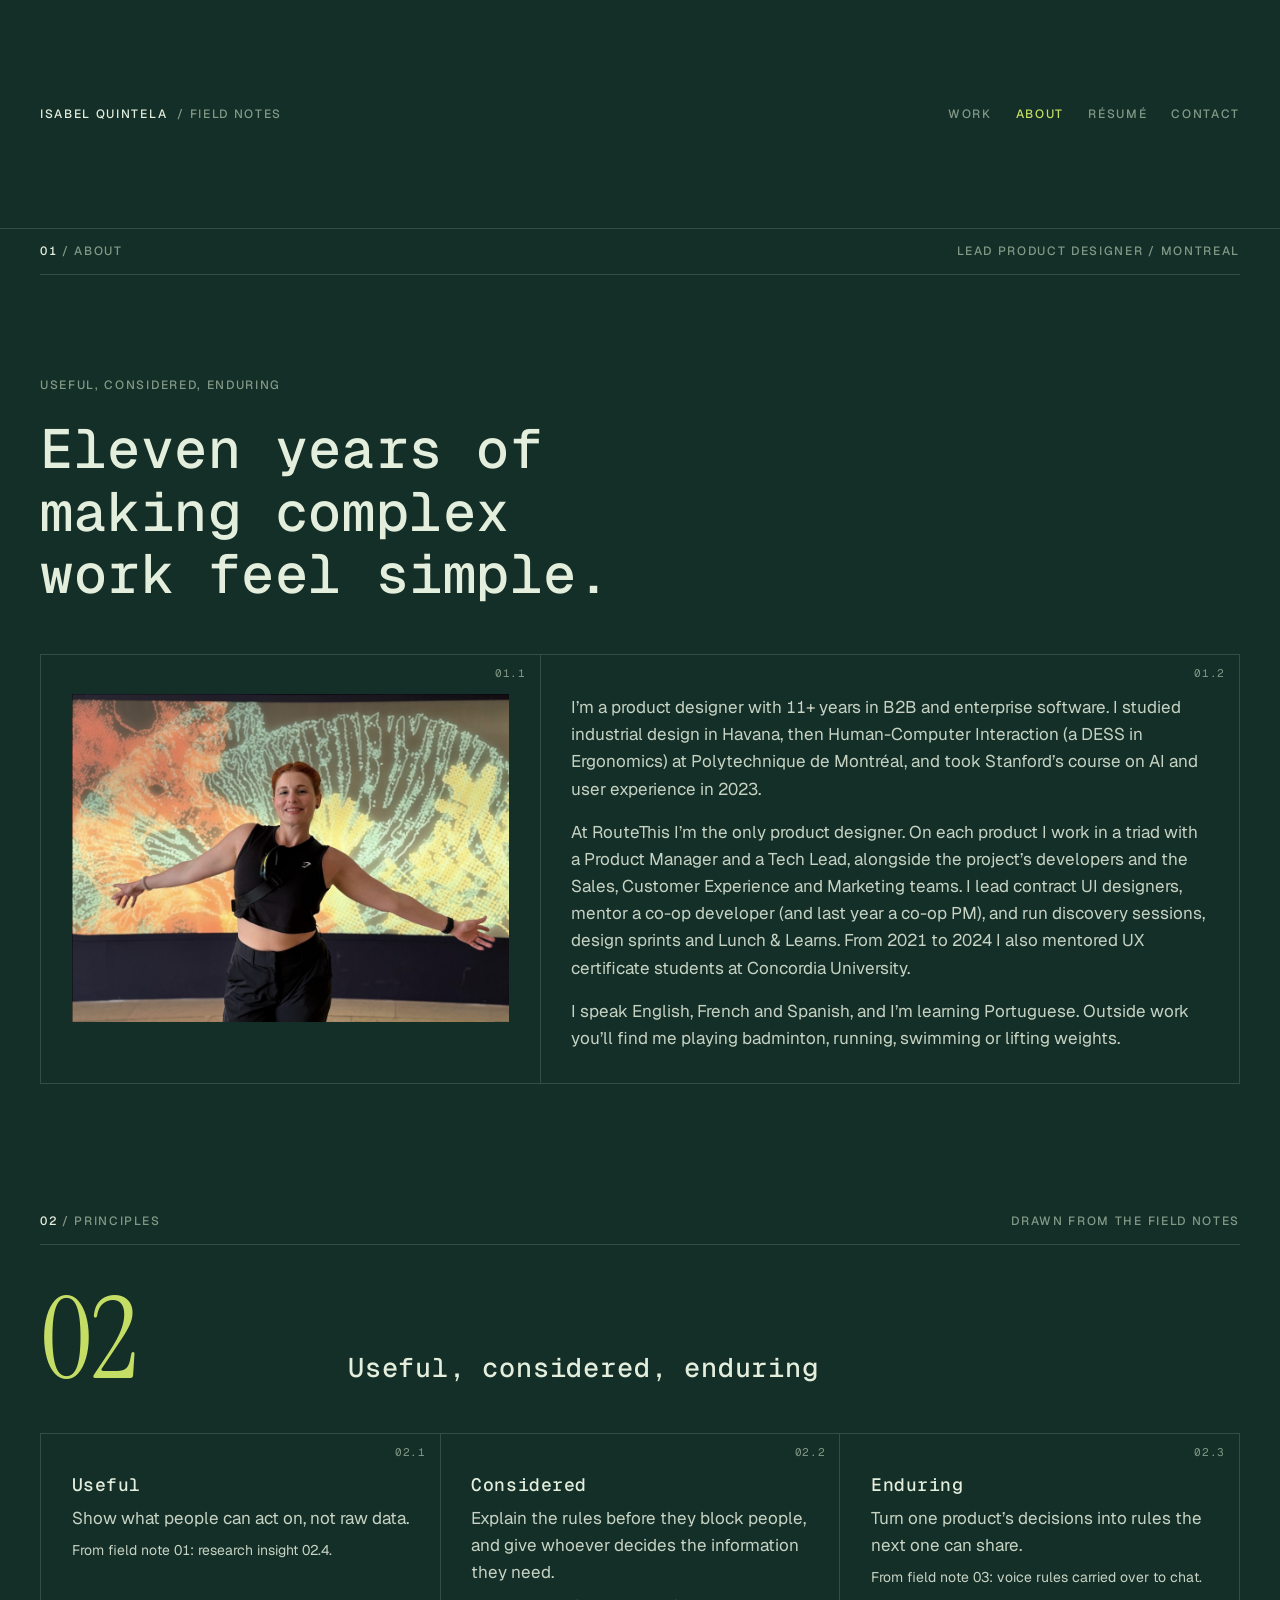
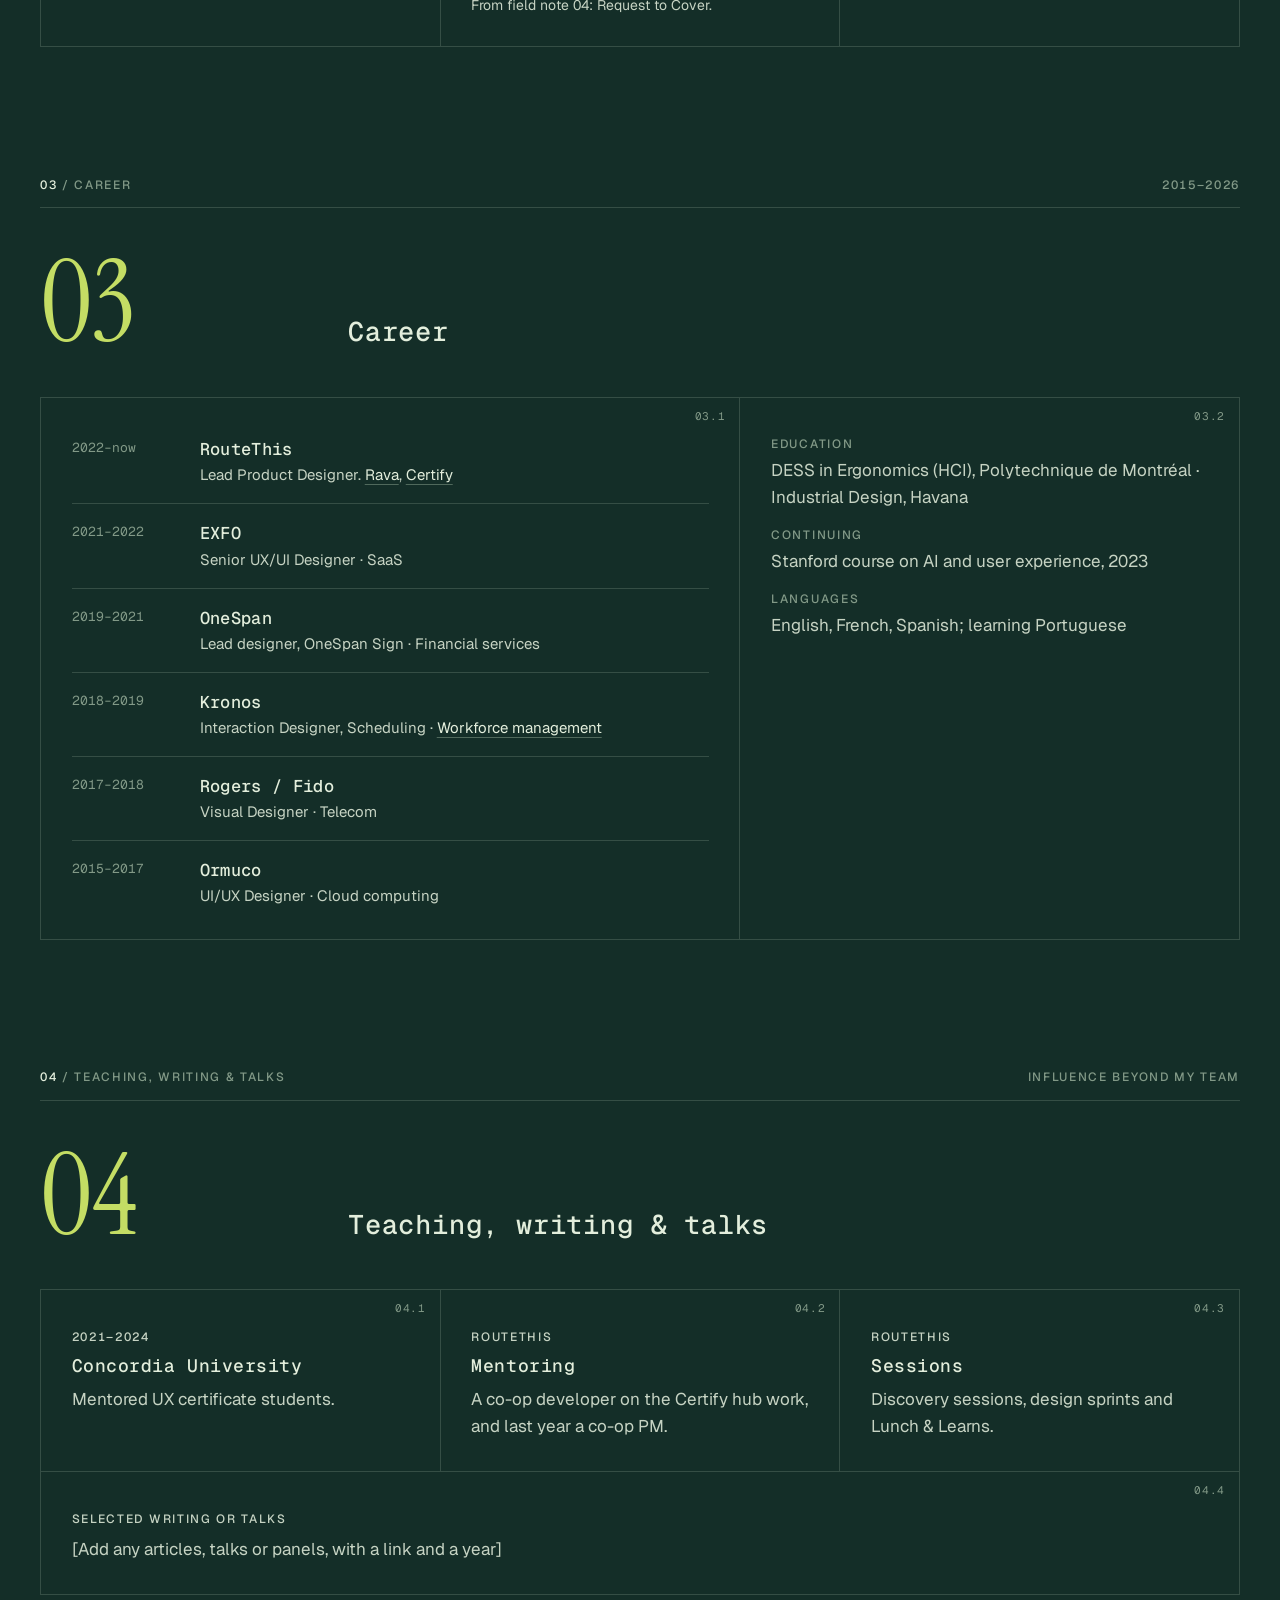
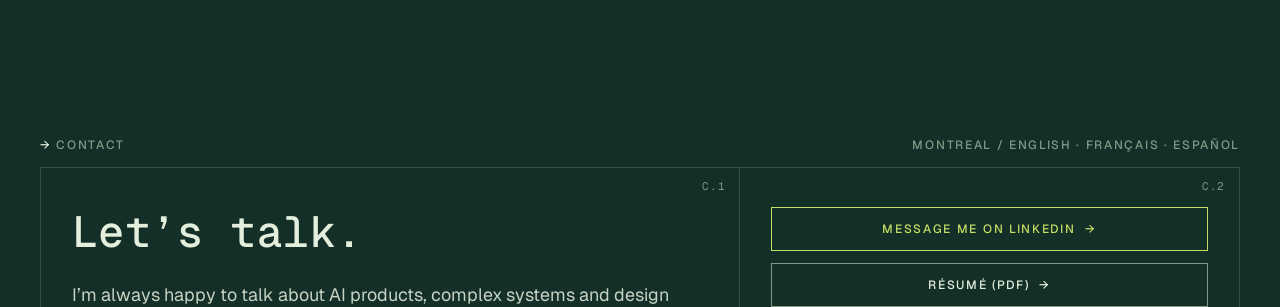
==== about.html @ be94d8da "Replace the portfolio with the field-notes site New Home, About and four field notes (Rava, Certify," ====
<!doctype html>
<html lang="en">
<head>
<meta charset="utf-8">
<meta name="viewport" content="width=device-width, initial-scale=1, viewport-fit=cover">
<title>About · Isabel Quintela</title>
<meta name="claude:viewport-fit-sides" content="cover">
<link rel="preconnect" href="https://fonts.googleapis.com">
<link rel="preconnect" href="https://fonts.gstatic.com" crossorigin>
<link rel="stylesheet" href="https://fonts.googleapis.com/css2?family=Geist:wght@400;500;600&amp;family=Geist+Mono:wght@400;500&amp;family=Instrument+Serif&amp;display=swap">
<link rel="stylesheet" href="site.css">
</head>
<body>
<a class="skip" href="#main">Skip to content</a>
<header class="site-header">
  <div class="wrap">
    <a class="brand" href="index.html">Isabel Quintela <span>/ Field notes</span></a>
    <nav class="nav" aria-label="Main">
      <a href="index.html#work">Work</a>
      <a href="about.html" aria-current="page">About</a>
      <a href="Isabel-Quintela-CV.pdf">Résumé</a>
      <a href="#contact">Contact</a>
    </nav>
  </div>
</header>
<main id="main" class="wrap">

  <section class="section" aria-labelledby="about-title">
    <div class="labelbar"><span><b>01</b> / About</span><span>Lead Product Designer / Montreal</span></div>
    <div class="intro" style="padding-bottom: clamp(32px, 4vw, 48px)">
      <div class="stack-lg">
        <p class="label">Useful, considered, enduring</p>
        <h1 id="about-title" class="statement">Eleven years of making complex work feel simple.</h1>
      </div>
    </div>
    <div class="grid">
      <div class="cell span-5">
        <span class="sub">01.1</span>
        <div class="about-photo">
          <img src="img/portrait.jpg" width="1000" height="750" alt="Isabel Quintela smiling with her arms open in front of a large, colourful projected artwork.">
        </div>
      </div>
      <div class="cell span-7">
        <span class="sub">01.2</span>
        <div class="body">
          <p>I’m a product designer with 11+ years in B2B and enterprise software. I studied industrial design in Havana, then Human-Computer Interaction (a DESS in Ergonomics) at Polytechnique de Montréal, and took Stanford’s course on AI and user experience in 2023.</p>
          <p>At RouteThis I’m the only product designer. On each product I work in a triad with a Product Manager and a Tech Lead, alongside the project’s developers and the Sales, Customer Experience and Marketing teams. I lead contract UI designers, mentor a co-op developer (and last year a co-op PM), and run discovery sessions, design sprints and Lunch &amp; Learns. From 2021 to 2024 I also mentored UX certificate students at Concordia University.</p>
          <p>I speak English, French and Spanish, and I’m learning Portuguese. Outside work you’ll find me playing badminton, running, swimming or lifting weights.</p>
        </div>
      </div>
    </div>
  </section>

  <section class="section" id="principles" aria-labelledby="principles-title">
    <div class="labelbar"><span><b>02</b> / Principles</span><span>Drawn from the field notes</span></div>
    <div class="sec-head">
      <span class="numeral" data-count="2">02</span>
      <div class="stack"><h2 class="h2" id="principles-title">Useful, considered, enduring</h2></div>
    </div>
    <div class="grid">
      <div class="cell span-4">
        <span class="sub">02.1</span>
        <div class="stack-sm">
          <h3 class="h3">Useful</h3>
          <p>Show what people can act on, not raw data.</p>
          <p class="small">From field note 01: research insight 02.4.</p>
        </div>
      </div>
      <div class="cell span-4">
        <span class="sub">02.2</span>
        <div class="stack-sm">
          <h3 class="h3">Considered</h3>
          <p>Explain the rules before they block people, and give whoever decides the information they need.</p>
          <p class="small">From field note 04: Request to Cover.</p>
        </div>
      </div>
      <div class="cell span-4">
        <span class="sub">02.3</span>
        <div class="stack-sm">
          <h3 class="h3">Enduring</h3>
          <p>Turn one product’s decisions into rules the next one can share.</p>
          <p class="small">From field note 03: voice rules carried over to chat.</p>
        </div>
      </div>
    </div>
  </section>

  <section class="section" id="career" aria-labelledby="career-title">
    <div class="labelbar"><span><b>03</b> / Career</span><span>2015–2026</span></div>
    <div class="sec-head">
      <span class="numeral" data-count="3">03</span>
      <div class="stack"><h2 class="h2" id="career-title">Career</h2></div>
    </div>
    <div class="grid">
      <div class="cell span-7">
        <span class="sub">03.1</span>
        <ol class="career">
          <li><span class="yrs">2022–now</span><div><b>RouteThis</b><p>Lead Product Designer. <a class="link" href="rava.html">Rava</a>, <a class="link" href="certify.html">Certify</a></p></div></li>
          <li><span class="yrs">2021–2022</span><div><b>EXFO</b><p>Senior UX/UI Designer · SaaS</p></div></li>
          <li><span class="yrs">2019–2021</span><div><b>OneSpan</b><p>Lead designer, OneSpan Sign · Financial services</p></div></li>
          <li><span class="yrs">2018–2019</span><div><b>Kronos</b><p>Interaction Designer, Scheduling · <a class="link" href="workforce-management.html">Workforce management</a></p></div></li>
          <li><span class="yrs">2017–2018</span><div><b>Rogers / Fido</b><p>Visual Designer · Telecom</p></div></li>
          <li><span class="yrs">2015–2017</span><div><b>Ormuco</b><p>UI/UX Designer · Cloud computing</p></div></li>
        </ol>
      </div>
      <div class="cell span-5">
        <span class="sub">03.2</span>
        <dl class="cdw">
          <div><dt>Education</dt><dd>DESS in Ergonomics (HCI), Polytechnique de Montréal · Industrial Design, Havana</dd></div>
          <div><dt>Continuing</dt><dd>Stanford course on AI and user experience, 2023</dd></div>
          <div><dt>Languages</dt><dd>English, French, Spanish; learning Portuguese</dd></div>
        </dl>
      </div>
    </div>
  </section>

  <section class="section" id="teaching" aria-labelledby="teaching-title">
    <div class="labelbar"><span><b>04</b> / Teaching, writing &amp; talks</span><span>Influence beyond my team</span></div>
    <div class="sec-head">
      <span class="numeral" data-count="4">04</span>
      <div class="stack"><h2 class="h2" id="teaching-title">Teaching, writing &amp; talks</h2></div>
    </div>
    <div class="grid">
      <div class="cell span-4">
        <span class="sub">04.1</span>
        <div class="stack-sm"><p class="label">2021–2024</p><h3 class="h3">Concordia University</h3><p>Mentored UX certificate students.</p></div>
      </div>
      <div class="cell span-4">
        <span class="sub">04.2</span>
        <div class="stack-sm"><p class="label">RouteThis</p><h3 class="h3">Mentoring</h3><p>A co-op developer on the Certify hub work, and last year a co-op PM.</p></div>
      </div>
      <div class="cell span-4">
        <span class="sub">04.3</span>
        <div class="stack-sm"><p class="label">RouteThis</p><h3 class="h3">Sessions</h3><p>Discovery sessions, design sprints and Lunch &amp; Learns.</p></div>
      </div>
      <div class="cell span-12">
        <span class="sub">04.4</span>
        <div class="stack-sm"><p class="label">Selected writing or talks</p><p>[Add any articles, talks or panels, with a link and a year]</p></div>
      </div>
    </div>
  </section>

</main>
<footer class="wrap contact" id="contact" aria-labelledby="contact-title">
  <div class="labelbar"><span><b>→</b> Contact</span><span>Montreal / English · Français · Español</span></div>
  <div class="grid">
    <div class="cell span-7">
      <span class="sub">C.1</span>
      <div class="stack-lg">
        <h2 class="statement" id="contact-title" style="font-size: clamp(1.75rem, 3.4vw, 2.75rem)">Let’s talk.</h2>
        <p class="lede">I’m always happy to talk about AI products, complex systems and design leadership. LinkedIn is the fastest way to reach me.</p>
      </div>
    </div>
    <div class="cell span-5">
      <span class="sub">C.2</span>
      <div class="stack-lg">
        <div class="actions" style="flex-direction: column; align-items: stretch">
          <a class="btn btn--primary" href="https://www.linkedin.com/in/isabel-quintela/">Message me on LinkedIn <span class="arr" aria-hidden="true">→</span></a>
          <a class="btn" href="Isabel-Quintela-CV.pdf">Résumé (PDF) <span class="arr" aria-hidden="true">→</span></a>
        </div>
        <p class="small">Or email me at <a class="link email" href="mailto:isaqrux@gmail.com">isaqrux@gmail.com</a></p>
      </div>
    </div>
  </div>
  <div class="colophon"><span>© 2026 Isabel Quintela</span><span>Designed and built with AI</span></div>
</footer>
<script src="site.js" defer></script>
</body>
</html>
---- site.css ----
/* Field notes. Layout: a strict 12-column grid drawn as ruled panels. Cells share 1px sage hairlines,
   every section is numbered (01, 02…) and every cell carries a sub-index (03.2) in its top-right corner.
   Dark-first by design: one forest ground, pale green-white text, sage for structure, lime used sparingly. */
:root {
  --forest: #142E28;
  --forest-2: #1B3832;           /* raised surface */
  --ink: #E3EEDC;                /* primary text */
  --ink-2: #C6D3C3;              /* running text: ink at 86% over forest */
  --sage: #829987;               /* secondary text, labels, hairlines */
  --sage-hi: #91A895;            /* sage for small text on the raised surface (keeps 4.5:1) */
  --lime: #C4DD64;               /* accent: numerals, active states, focus, link underlines, pills */
  --line: rgba(130, 153, 135, 0.30);      /* structural grid lines */
  --line-mid: rgba(130, 153, 135, 0.55);  /* screenshot frames */
  --line-strong: #829987;                 /* emphasis */

  --sans: "Geist", "Inter", system-ui, -apple-system, "Segoe UI", sans-serif;
  --mono: "Geist Mono", "IBM Plex Mono", ui-monospace, "SFMono-Regular", Menlo, monospace;
  --serif: "Instrument Serif", "Iowan Old Style", Georgia, serif;

  /* one spacing scale */
  --s1: 4px; --s2: 8px; --s3: 12px; --s4: 16px; --s5: 24px; --s6: 32px; --s7: 48px; --s8: 64px; --s9: 96px; --s10: 128px;
  --pad: clamp(20px, 2.4vw, 32px);
  --ease: cubic-bezier(0.2, 0, 0, 1);
  --t-fast: 150ms;
  --t: 200ms;
  --t-slow: 250ms;
  --header-h: 56px;
  --wrap: 1280px;
  --gutter-l: max(clamp(16px, 3.4vw, 40px), env(safe-area-inset-left, 0px));
  --gutter-r: max(clamp(16px, 3.4vw, 40px), env(safe-area-inset-right, 0px));

  color-scheme: dark;
  padding-top: env(safe-area-inset-top, 0px);
  padding-bottom: env(safe-area-inset-bottom, 0px);
}

/* ---------- Base ---------- */
*, *::before, *::after { box-sizing: border-box; }
html { -webkit-text-size-adjust: 100%; scroll-padding-top: calc(var(--header-h) + 64px); }
body {
  margin: 0;
  background: var(--forest);
  color: var(--ink-2);
  font-family: var(--sans);
  font-size: 1.0625rem;
  line-height: 1.6;
  font-variant-numeric: tabular-nums;
  -webkit-font-smoothing: antialiased;
  -moz-osx-font-smoothing: grayscale;
}
body::before {
  content: ""; position: fixed; inset: 0 0 auto; height: env(safe-area-inset-top, 0px);
  z-index: 40; background: var(--forest);
}
img { display: block; max-width: 100%; height: auto; }
[hidden] { display: none !important; }
p, h1, h2, h3, h4, ul, ol, dl, dd, figure, blockquote { margin: 0; }
ul, ol { padding: 0; }
strong, b { font-weight: 600; color: var(--ink); }
::selection { background: var(--lime); color: var(--forest); }
:focus-visible { outline: 2px solid var(--lime); outline-offset: 3px; }

.wrap {
  width: 100%;
  max-width: calc(var(--wrap) + 80px);
  margin-inline: auto;
  padding-left: var(--gutter-l);
  padding-right: var(--gutter-r);
}
.skip {
  position: absolute; left: 16px; top: -100px; z-index: 60;
  background: var(--lime); color: var(--forest); padding: 10px 14px; font-weight: 600;
}
.skip:focus { top: calc(env(safe-area-inset-top, 0px) + 8px); }

/* ---------- Type ---------- */
.label, .nav a, .brand, .labelbar, .btn, .meta dt, .tldr dt, .cdw dt {
  font-family: var(--sans);
  font-size: 0.75rem;
  font-weight: 500;
  letter-spacing: 0.14em;
  text-transform: uppercase;
  line-height: 1.4;
}
.label { color: var(--sage); }
.statement {
  font-family: var(--mono);
  font-weight: 500;
  font-size: clamp(1.875rem, 4.3vw, 3.5rem);
  line-height: 1.14;
  letter-spacing: 0.01em;
  color: var(--ink);
  text-wrap: balance;
  max-width: 24ch;
}
.h1 {
  font-family: var(--mono); font-weight: 500;
  font-size: clamp(1.75rem, 3.3vw, 2.75rem); line-height: 1.16; letter-spacing: 0.015em;
  color: var(--ink); text-wrap: balance; max-width: 26ch;
}
.h2 {
  font-family: var(--mono); font-weight: 500;
  font-size: clamp(1.375rem, 2.1vw, 1.75rem); line-height: 1.25; letter-spacing: 0.03em;
  color: var(--ink); text-wrap: balance;
}
.h3 {
  font-family: var(--mono); font-weight: 500;
  font-size: 1.125rem; line-height: 1.35; letter-spacing: 0.03em;
  color: var(--ink); text-wrap: balance;
}
.lede { font-size: clamp(1.0625rem, 1.4vw, 1.1875rem); line-height: 1.6; color: var(--ink-2); max-width: 64ch; }
.body { display: grid; gap: var(--s4); max-width: 68ch; }
.body p, .cell p { color: var(--ink-2); }
.small, .caption { font-size: 0.875rem; line-height: 1.5; color: var(--sage); }
.caption { max-width: 72ch; }
.stack { display: grid; gap: var(--s4); align-content: start; }
.stack-sm { display: grid; gap: var(--s2); align-content: start; }
.stack-lg { display: grid; gap: var(--s5); align-content: start; }

/* Index numerals: the one expressive type moment */
.numeral {
  font-family: var(--serif);
  font-weight: 400;
  color: var(--lime);
  line-height: 0.8;
  letter-spacing: -0.01em;
  font-variant-numeric: lining-nums tabular-nums;
  font-size: clamp(4.5rem, 9vw, 8.5rem);
  display: block;
}
.numeral--entry { font-size: clamp(3.25rem, 5vw, 4.5rem); }
.numeral--hero { font-size: clamp(6rem, 15vw, 13rem); }

/* Links: a lime underline draws in from the left */
a { color: inherit; }
.link, .body a, .cell p a, .caption a {
  color: var(--ink);
  text-decoration: underline;
  text-decoration-color: var(--line-mid);
  text-decoration-thickness: 1px;
  text-underline-offset: 4px;
  background-image: linear-gradient(var(--lime), var(--lime));
  background-repeat: no-repeat;
  background-position: 0 100%;
  background-size: 0% 1px;
  transition: background-size var(--t) var(--ease), text-decoration-color var(--t) var(--ease), color var(--t) var(--ease);
  padding-bottom: 2px;
}
.link:hover, .body a:hover, .cell p a:hover, .caption a:hover { background-size: 100% 1px; text-decoration-color: transparent; }

/* Draft markers: copy still to confirm */
mark.tbc {
  background: none; color: inherit;
  border-bottom: 1px dashed var(--lime);
  -webkit-box-decoration-break: clone; box-decoration-break: clone;
}
.tbc-tag {
  display: inline-flex; align-items: center; gap: 6px;
  font-family: var(--sans); font-size: 0.6875rem; font-weight: 500; letter-spacing: 0.12em; text-transform: uppercase;
  color: var(--lime); border: 1px dashed var(--lime); padding: 2px 7px; border-radius: 999px; white-space: nowrap;
  vertical-align: 0.15em;
}

/* ---------- Header ---------- */
.review-bar { border-bottom: 1px solid var(--line); }
.review-bar .wrap { display: flex; flex-wrap: wrap; justify-content: space-between; gap: 4px 24px; padding-block: 8px; }
.review-bar p { font-size: 0.8125rem; color: var(--sage); }
.review-bar b { color: var(--lime); font-weight: 500; letter-spacing: 0.12em; text-transform: uppercase; font-size: 0.6875rem; }

.site-header {
  position: sticky; top: env(safe-area-inset-top, 0px); z-index: 30;
  background: var(--forest); border-bottom: 1px solid var(--line);
}
.site-header .wrap {
  display: flex; flex-wrap: wrap; align-items: center; justify-content: space-between;
  gap: 0 var(--s5); min-height: var(--header-h);
}
.brand { display: inline-flex; align-items: center; gap: 10px; min-height: 44px; color: var(--ink); text-decoration: none; }
.brand span { color: var(--sage); }
.nav { display: flex; flex-wrap: wrap; gap: 0 var(--s5); }
.nav a {
  display: inline-flex; align-items: center; min-height: 44px; color: var(--sage); text-decoration: none;
  background-image: linear-gradient(var(--lime), var(--lime)); background-repeat: no-repeat;
  background-position: 0 calc(50% + 11px); background-size: 0% 1px;
  transition: background-size var(--t) var(--ease), color var(--t) var(--ease);
}
.nav a:hover { color: var(--ink); background-size: 100% 1px; }
.nav a[aria-current="page"] { color: var(--lime); }

/* Label bar: section number and name on the left, category on the right, hairline below */
.labelbar {
  display: flex; flex-wrap: wrap; justify-content: space-between; gap: 4px 24px;
  padding-block: 14px; border-bottom: 1px solid var(--line); color: var(--sage);
}
.labelbar b { color: var(--ink); font-weight: 500; }

/* ---------- Sections ---------- */
.section { padding-top: clamp(64px, 9vw, 128px); }
.section:first-of-type { padding-top: 0; }
.sec-head {
  display: grid; grid-template-columns: repeat(12, minmax(0, 1fr)); gap: var(--s5) var(--s6);
  padding-block: clamp(32px, 4vw, 48px);
  align-items: end;
}
.sec-head .numeral { grid-column: 1 / span 3; }
.sec-head > .stack, .sec-head > .stack-lg { grid-column: 4 / -1; }
@media (max-width: 760px) {
  .sec-head { grid-template-columns: minmax(0, 1fr); gap: var(--s4); }
  .sec-head .numeral, .sec-head > .stack, .sec-head > .stack-lg { grid-column: 1 / -1; }
}

/* ---------- Ruled grid ---------- */
.grid {
  display: grid; grid-template-columns: repeat(12, minmax(0, 1fr));
  border-top: 1px solid var(--line); border-left: 1px solid var(--line);
}
.cell {
  position: relative; min-width: 0;
  border-right: 1px solid var(--line); border-bottom: 1px solid var(--line);
  padding: var(--pad);
  padding-top: calc(var(--pad) + 8px);
}
.cell--flush { padding: 0; }
.cell--raised { background: var(--forest-2); }
.cell--raised .label, .cell--raised .sub, .cell--raised .small, .cell--raised dt { color: var(--sage-hi); }
.sub {
  position: absolute; top: 10px; right: 14px;
  font-family: var(--mono); font-size: 0.6875rem; letter-spacing: 0.06em; color: var(--sage);
  transition: color var(--t) var(--ease);
}
.span-2 { grid-column: span 2; } .span-3 { grid-column: span 3; } .span-4 { grid-column: span 4; }
.span-5 { grid-column: span 5; } .span-6 { grid-column: span 6; } .span-7 { grid-column: span 7; }
.span-8 { grid-column: span 8; } .span-9 { grid-column: span 9; } .span-12 { grid-column: 1 / -1; }
.row-2 { grid-row: span 2; }
@media (max-width: 1023px) {
  .span-2, .span-3, .span-4, .span-5 { grid-column: span 6; }
  .span-7, .span-8, .span-9 { grid-column: 1 / -1; }
  .row-2 { grid-row: auto; }
}
@media (max-width: 680px) {
  .grid > * { grid-column: 1 / -1 !important; }
}

/* Linked cells respond like an instrument: hairline brightens to lime, sub-index lights, content nudges 2px */
.cell--link::after {
  content: ""; position: absolute; inset: -1px; z-index: 2; pointer-events: none;
  border: 1px solid var(--lime); opacity: 0;
  transition: opacity var(--t) var(--ease);
}
.cell--link .cell-inner { transition: transform var(--t) var(--ease); }
.cell--link:hover::after, .cell--link:focus-within::after { opacity: 1; }
.cell--link:hover .sub, .cell--link:focus-within .sub { color: var(--lime); }
.cell--link:hover .cell-inner, .cell--link:focus-within .cell-inner { transform: translateY(-2px); }
.stretch { text-decoration: none; }
.stretch::before { content: ""; position: absolute; inset: 0; z-index: 3; }
.stretch:focus-visible { outline: none; }
.cell--link:has(.stretch:focus-visible)::after { opacity: 1; border-width: 2px; }

/* ---------- Buttons and pills ---------- */
.actions { display: flex; flex-wrap: wrap; gap: var(--s3); }
.btn {
  display: inline-flex; align-items: center; justify-content: center; gap: 10px;
  min-height: 44px; padding: 0 18px; text-decoration: none;
  border: 1px solid var(--line-strong); color: var(--ink); background: transparent;
  transition: border-color var(--t) var(--ease), color var(--t) var(--ease), background-color var(--t) var(--ease);
}
.btn:hover { border-color: var(--lime); }
.btn--primary { border-color: var(--lime); color: var(--lime); }
.btn--primary:hover { background: var(--lime); color: var(--forest); }
.btn .arr { transition: transform var(--t) var(--ease); }
.btn:hover .arr { transform: translateX(2px); }

.pill {
  display: inline-flex; align-items: center; gap: 7px;
  font-family: var(--sans); font-size: 0.6875rem; font-weight: 500; letter-spacing: 0.12em; text-transform: uppercase;
  line-height: 1; padding: 5px 9px 5px 8px; border-radius: 999px; white-space: nowrap;
  border: 1px solid var(--line-mid); color: var(--sage);
}
.pill::before { content: ""; width: 7px; height: 7px; border-radius: 50%; box-sizing: border-box; }
.pill--live { color: var(--lime); border-color: var(--lime); }
.pill--live::before { background: var(--lime); }
.pill--testing { color: var(--ink); }
.pill--testing::before { border: 1px solid var(--lime); background: linear-gradient(90deg, var(--lime) 50%, transparent 50%); }
.pill--design { color: var(--lime); border-color: var(--lime); }
.pill--design::before { border: 1.5px solid var(--lime); }
.pill--concept { border-style: dashed; }
.pill--concept::before { border: 1.5px dashed var(--sage); }
.pills { display: flex; flex-wrap: wrap; gap: var(--s2); }

/* ---------- Screens ---------- */
.frame {
  border: 1px solid var(--line-mid);
  padding: clamp(16px, 3vw, 40px);
  display: flex; gap: clamp(12px, 2vw, 28px); align-items: flex-start;
  overflow-x: auto; overscroll-behavior-x: contain;
}
.frame > :first-child { margin-left: auto; }
.frame > :last-child { margin-right: auto; }
.frame--bare { border: 0; padding: 0; }
.frame--fill > img { width: 100%; }
.screen { width: clamp(132px, 17vw, 228px); flex: 0 0 auto; border-radius: 13% / 6%; }
.screen--sm { width: clamp(120px, 13vw, 188px); }
.screen--lg { width: clamp(180px, 22vw, 280px); }
.screen--crop { aspect-ratio: 402 / 874; object-fit: cover; object-position: top; }
.shot { width: 100%; }
.labelled { display: grid; gap: var(--s3); justify-items: center; flex: 0 0 auto; }
.labelled > span { font-size: 0.6875rem; letter-spacing: 0.14em; text-transform: uppercase; color: var(--sage); }

/* ---------- Annotations: leader lines from a UI detail to a short caption ---------- */
.anno { position: relative; display: grid; grid-template-columns: minmax(0, auto) minmax(200px, 1fr); gap: var(--s5) clamp(32px, 5vw, 72px); align-items: start; }
.anno-media { position: relative; min-width: 0; }
.anno-img { position: relative; display: inline-block; line-height: 0; vertical-align: top; }
.anno-img .screen { width: clamp(200px, 22vw, 280px); }
.anno-img .shot { width: min(100%, 860px); }
.pin {
  position: absolute; z-index: 2; width: 20px; height: 20px; transform: translate(-50%, -50%);
  display: grid; place-items: center; border-radius: 50%;
  background: var(--forest); border: 1px solid var(--lime); color: var(--lime);
  font-family: var(--mono); font-size: 0.625rem; line-height: 1; font-weight: 500;
}
.anno-notes { position: relative; list-style: none; display: grid; gap: var(--s5); align-content: start; counter-reset: n; }
.anno-notes li { display: grid; grid-template-columns: 22px minmax(0, 1fr); gap: var(--s3); font-size: 0.9375rem; line-height: 1.45; color: var(--ink-2); }
.anno-notes li::before {
  counter-increment: n; content: counter(n);
  font-family: var(--mono); font-size: 0.6875rem; color: var(--lime); padding-top: 3px;
}
.anno-notes li b { display: block; font-weight: 500; color: var(--ink); }
.anno.is-laid .anno-notes li { position: absolute; left: 0; right: 0; }
.anno-lines { position: absolute; inset: 0; width: 100%; height: 100%; overflow: visible; pointer-events: none; z-index: 1; }
.anno-lines path { fill: none; stroke: var(--sage); stroke-width: 1; vector-effect: non-scaling-stroke; }
.anno-lines circle { fill: var(--sage); }
.anno-lines.is-drawing path { transition: stroke-dashoffset 400ms var(--ease); }
@media (max-width: 860px) {
  .anno { grid-template-columns: minmax(0, 1fr); }
  .anno-lines { display: none; }
  .anno-img .screen { width: min(70vw, 280px); }
}

/* ---------- Home ---------- */
.intro { display: grid; grid-template-columns: repeat(12, minmax(0, 1fr)); gap: var(--s6); padding-block: clamp(48px, 8vw, 112px) clamp(48px, 6vw, 80px); }
.intro > .stack-lg { grid-column: 1 / span 10; }
.intro .lede { max-width: 60ch; }
@media (max-width: 760px) { .intro > .stack-lg { grid-column: 1 / -1; } }

.entry { display: grid; gap: var(--s5); height: 100%; align-content: start; }
.entry-top { display: flex; justify-content: space-between; align-items: flex-end; gap: var(--s4); }
.entry .frame { min-height: 0; }
.entry .outcome { font-family: var(--mono); font-size: 0.9375rem; letter-spacing: 0.02em; color: var(--ink); line-height: 1.45; }
.entry .outcome::before { content: "→ "; color: var(--lime); }
.go { display: inline-flex; align-items: center; gap: 8px; color: var(--sage); font-size: 0.75rem; letter-spacing: 0.14em; text-transform: uppercase; transition: color var(--t) var(--ease); }
.cell--link:hover .go { color: var(--lime); }

.source-map { display: grid; gap: 0; border: 1px solid var(--line-mid); }
.source-node { display: flex; justify-content: space-between; align-items: baseline; gap: var(--s4); padding: 14px 16px; border-bottom: 1px solid var(--line); }
.source-node:last-child { border-bottom: 0; }
.source-node b { font-family: var(--mono); font-weight: 500; letter-spacing: 0.03em; }
.source-node span { font-size: 0.6875rem; letter-spacing: 0.14em; text-transform: uppercase; color: var(--sage); text-align: right; }
.source-node--hub b { color: var(--lime); }

/* ---------- Case study ---------- */
.cs-hero { padding-block: clamp(40px, 6vw, 80px) 0; }
.cs-hero-grid { display: grid; grid-template-columns: repeat(12, minmax(0, 1fr)); gap: var(--s5) var(--s6); align-items: end; }
.cs-hero-grid .numeral { grid-column: 1 / span 3; }
.cs-hero-grid > .stack-lg { grid-column: 4 / -1; }
@media (max-width: 860px) {
  .cs-hero-grid { grid-template-columns: minmax(0, 1fr); }
  .cs-hero-grid .numeral, .cs-hero-grid > .stack-lg { grid-column: 1 / -1; }
}
.cs-outcome { font-family: var(--mono); font-size: clamp(1rem, 1.5vw, 1.1875rem); letter-spacing: 0.02em; color: var(--ink); line-height: 1.45; max-width: 52ch; }
.cs-outcome::before { content: "→ "; color: var(--lime); }

.meta { display: grid; grid-template-columns: repeat(12, minmax(0, 1fr)); border-top: 1px solid var(--line); border-left: 1px solid var(--line); margin-top: clamp(32px, 5vw, 56px); }
.meta > div { grid-column: span 3; border-right: 1px solid var(--line); border-bottom: 1px solid var(--line); padding: var(--s4) var(--s5) var(--s5); min-width: 0; }
.meta dt { color: var(--sage); }
.meta dd { margin-top: var(--s2); color: var(--ink); font-size: 0.9375rem; line-height: 1.5; }
@media (max-width: 1023px) { .meta > div { grid-column: span 6; } }
@media (max-width: 560px) { .meta > div { grid-column: 1 / -1; } }

.tldr { display: grid; gap: var(--s5); }
.tldr dt { color: var(--sage-hi); }
.tldr dd { margin-top: var(--s2); color: var(--ink); }

.cs { display: grid; grid-template-columns: 200px minmax(0, 1fr); gap: 0 clamp(32px, 4vw, 56px); padding-top: clamp(48px, 6vw, 80px); }
.rail { position: sticky; top: calc(var(--header-h) + 24px + env(safe-area-inset-top, 0px)); align-self: start; padding-top: 14px; }
.rail p { margin-bottom: var(--s4); }
.rail ol { list-style: none; display: grid; gap: 2px; border-left: 1px solid var(--line); }
.rail a {
  display: grid; grid-template-columns: 28px minmax(0, 1fr); gap: 6px; align-items: baseline;
  padding: 6px 0 6px 14px; margin-left: -1px; border-left: 1px solid transparent;
  font-size: 0.875rem; line-height: 1.35; color: var(--sage); text-decoration: none;
  transition: color var(--t) var(--ease), border-color var(--t) var(--ease);
}
.rail a span { font-family: var(--mono); font-size: 0.75rem; }
.rail a:hover { color: var(--ink); }
.rail a.is-current { color: var(--lime); border-left-color: var(--lime); }
.cs-main { min-width: 0; }
.cs-main > .section:first-child { padding-top: 0; }
@media (max-width: 1100px) {
  .cs { grid-template-columns: minmax(0, 1fr); padding-top: 0; }
  .rail {
    top: calc(var(--header-h) + env(safe-area-inset-top, 0px)); z-index: 20;
    background: var(--forest); border-bottom: 1px solid var(--line);
    margin-inline: calc(var(--gutter-l) * -1) calc(var(--gutter-r) * -1);
    padding: 0 var(--gutter-r) 0 var(--gutter-l);
    overflow-x: auto; overscroll-behavior-x: contain; scrollbar-width: none;
  }
  .rail::-webkit-scrollbar { display: none; }
  .rail p { display: none; }
  .rail ol { display: flex; gap: var(--s5); border-left: 0; white-space: nowrap; }
  .rail a { display: inline-flex; gap: 6px; padding: 12px 0; margin: 0; border-left: 0; border-bottom: 1px solid transparent; min-height: 44px; align-items: center; }
  .rail a.is-current { border-bottom-color: var(--lime); }
  .cs-main > .section:first-child { padding-top: clamp(40px, 6vw, 64px); }
}

/* Context / Decision / Why */
.cdw { display: grid; gap: var(--s4); }
.cdw dt { color: var(--sage); }
.cdw dd { margin-top: var(--s1); color: var(--ink-2); }
.cdw--row { grid-template-columns: repeat(3, minmax(0, 1fr)); gap: var(--s5); }
@media (max-width: 860px) { .cdw--row { grid-template-columns: minmax(0, 1fr); } }

.hmw { font-family: var(--mono); font-weight: 500; font-size: clamp(1.25rem, 2.2vw, 1.625rem); line-height: 1.35; letter-spacing: 0.02em; color: var(--ink); text-wrap: balance; max-width: 36ch; }
.insight { font-family: var(--mono); font-weight: 500; font-size: 1.0625rem; line-height: 1.45; letter-spacing: 0.02em; color: var(--ink); }
.implication { display: grid; grid-template-columns: 20px minmax(0, 1fr); color: var(--ink-2); }
.implication::before { content: "→"; color: var(--lime); }

.timeline { list-style: none; display: grid; grid-template-columns: repeat(5, minmax(0, 1fr)); }
.timeline li { position: relative; padding: 22px 16px 0 0; border-top: 1px solid var(--line-strong); display: grid; gap: 4px; align-content: start; }
.timeline li::before { content: ""; position: absolute; top: -5px; left: 0; width: 9px; height: 9px; border-radius: 50%; background: var(--forest); border: 1px solid var(--sage); }
.timeline li.is-key::before { background: var(--sage); }
.timeline li.is-next::before { border-color: var(--lime); }
.timeline b { font-family: var(--mono); font-weight: 500; font-size: 0.9375rem; letter-spacing: 0.02em; }
.timeline span { font-size: 0.8125rem; color: var(--sage); line-height: 1.4; }
@media (max-width: 760px) {
  .timeline { grid-template-columns: minmax(0, 1fr); }
  .timeline li { border-top: 0; border-left: 1px solid var(--line-strong); padding: 0 0 20px 20px; }
  .timeline li:last-child { padding-bottom: 0; }
  .timeline li::before { top: 6px; left: -5px; }
}

.flow { list-style: none; display: grid; grid-template-columns: repeat(var(--n, 5), minmax(0, 1fr)); border-top: 1px solid var(--line); border-left: 1px solid var(--line); }
.flow > li { position: relative; border-right: 1px solid var(--line); border-bottom: 1px solid var(--line); padding: var(--s5) var(--s4); display: grid; gap: var(--s2); align-content: start; min-width: 0; }
.flow > li + li::before {
  content: "→"; position: absolute; left: -7px; top: 22px; background: var(--forest); color: var(--sage);
  font-family: var(--mono); font-size: 0.75rem; line-height: 1; padding: 2px 0;
}
.flow .label { font-size: 0.6875rem; }
.flow b { font-family: var(--mono); font-weight: 500; font-size: 0.9375rem; letter-spacing: 0.02em; line-height: 1.35; }
.flow p { font-size: 0.875rem; line-height: 1.5; color: var(--ink-2); }
.flow .pill { justify-self: start; }
@media (max-width: 900px) {
  .flow { grid-template-columns: minmax(0, 1fr); }
  .flow > li + li::before { content: "↓"; left: 16px; top: -8px; padding: 0 4px; }
}

/* The single most important metric */
.tile-lime { background: var(--lime); color: var(--forest); }
.tile-lime .sub, .tile-lime .label, .tile-lime p { color: var(--forest); }
.tile-lime .tbc-tag { color: var(--forest); border-color: var(--forest); }
.metric { font-family: var(--mono); font-weight: 500; font-size: clamp(2.75rem, 6vw, 4.75rem); line-height: 1; letter-spacing: -0.01em; font-variant-numeric: tabular-nums; }
.metric--md { font-size: clamp(2rem, 3.6vw, 2.75rem); color: var(--ink); }

.status-rows { display: grid; }
.status-rows > div { display: grid; grid-template-columns: minmax(0, 1fr) auto; gap: var(--s2) var(--s4); align-items: center; padding-block: var(--s4); border-bottom: 1px solid var(--line); }
.status-rows > div:first-child { padding-top: 0; }
.status-rows > div:last-child { border-bottom: 0; padding-bottom: 0; }
.status-rows b { font-family: var(--mono); font-weight: 500; letter-spacing: 0.02em; }
.status-rows p { grid-column: 1 / -1; font-size: 0.875rem; color: var(--sage); }

.list { display: grid; gap: var(--s3); list-style: none; }
.list li { display: grid; grid-template-columns: 20px minmax(0, 1fr); color: var(--ink-2); }
.list li::before { content: "—"; color: var(--sage); }

.specimens { display: grid; grid-template-columns: repeat(4, minmax(0, 1fr)); border-top: 1px solid var(--line); border-left: 1px solid var(--line); }
.specimens figure { border-right: 1px solid var(--line); border-bottom: 1px solid var(--line); padding: var(--s5) var(--s4) var(--s4); display: grid; gap: var(--s3); position: relative; }
.specimens img { width: 100%; }
.specimens figcaption { font-size: 0.6875rem; letter-spacing: 0.14em; text-transform: uppercase; color: var(--sage); }
@media (max-width: 760px) { .specimens { grid-template-columns: repeat(2, minmax(0, 1fr)); } }

.tags { display: flex; flex-wrap: wrap; gap: var(--s2); list-style: none; }
.tags li { font-size: 0.8125rem; color: var(--sage); border: 1px solid var(--line); padding: 3px 10px; }

.about-photo { aspect-ratio: 4 / 3; overflow: hidden; }
.about-photo img { width: 100%; height: 100%; object-fit: cover; filter: grayscale(0.15); }

.career { list-style: none; display: grid; }
.career li { display: grid; grid-template-columns: 112px minmax(0, 1fr); gap: var(--s4); padding-block: var(--s4); border-bottom: 1px solid var(--line); }
.career li:first-child { padding-top: 0; }
.career li:last-child { border-bottom: 0; padding-bottom: 0; }
.career .yrs { font-family: var(--mono); font-size: 0.8125rem; color: var(--sage); padding-top: 2px; }
.career b { font-family: var(--mono); font-weight: 500; letter-spacing: 0.02em; }
.career p { font-size: 0.9375rem; color: var(--ink-2); }
@media (max-width: 480px) { .career li { grid-template-columns: minmax(0, 1fr); gap: 2px; } }

/* ---------- Footer: contact on every page ---------- */
.contact { padding-top: clamp(80px, 10vw, 144px); }
.colophon { display: flex; flex-wrap: wrap; justify-content: space-between; gap: 8px 24px; padding-block: var(--s5) var(--s7); font-size: 0.8125rem; color: var(--sage); }
.email { font-family: var(--mono); font-size: 0.9375rem; color: var(--ink); user-select: all; }

.pager { display: grid; grid-template-columns: repeat(12, minmax(0, 1fr)); border-top: 1px solid var(--line); border-left: 1px solid var(--line); margin-top: clamp(64px, 8vw, 112px); }
.pager .cell { grid-column: span 6; }
@media (max-width: 680px) { .pager .cell { grid-column: 1 / -1; } }

@media (prefers-reduced-motion: reduce) {
  *, *::before, *::after { transition-duration: 0ms !important; animation: none !important; }
  .cell--link:hover .cell-inner, .cell--link:focus-within .cell-inner, .btn:hover .arr { transform: none; }
}

/* ---------- Additions ---------- */
.row-3 { grid-row: span 3; }
@media (max-width: 1023px) { .row-3 { grid-row: auto; } }
.labelbar + .grid { border-top: 0; }
.meta > .meta-wide { grid-column: span 6; }
@media (max-width: 1023px) { .meta > .meta-wide { grid-column: 1 / -1; } }
.anno--wide { grid-template-columns: minmax(0, 8fr) minmax(200px, 3fr); }
.anno--wide .anno-img { display: block; }
.anno--wide .anno-img .shot { width: 100%; }
.cell--flush > .specimens { border: 0; }
.cell--flush > .specimens figure { border-bottom: 0; }
.cell--flush > .specimens figure:last-child { border-right: 0; }
@media (max-width: 760px) {
  .cell--flush > .specimens figure { border-bottom: 1px solid var(--line); }
  .cell--flush > .specimens figure:nth-child(2n) { border-right: 0; }
  .cell--flush > .specimens figure:nth-last-child(-n+2) { border-bottom: 0; }
}
.cell--flush > .flow { border: 0; }
.cell--flush > .flow > li:last-child { border-right: 0; }
@media (max-width: 900px) { .cell--flush > .flow > li:last-child { border-bottom: 0; } }
.cell figure.stack, .cell > figure { margin: 0; }

/* Vertical timeline: one continuous rule running dot to dot */
.timeline--v { grid-template-columns: minmax(0, 1fr); }
.timeline--v li { border: 0; padding: 0 0 20px 26px; }
.timeline--v li:last-child { padding-bottom: 0; }
.timeline--v li::before { top: 7px; left: 0; }
.timeline--v li::after { content: ""; position: absolute; left: 4px; top: 16px; bottom: -7px; width: 1px; background: var(--line-strong); }
.timeline--v li:last-child::after { display: none; }
/* A timeline that carries a short story: running-text size for the steps */
.timeline--story li { gap: 6px; }
.timeline--story span { font-size: 0.9375rem; line-height: 1.5; color: var(--ink-2); }

/* Tool sheet: every tool, one representative screen each, as a ruled specimen sheet */
.tools { display: grid; grid-template-columns: repeat(3, minmax(0, 1fr)); }
.tools figure { display: grid; gap: var(--s4); align-content: start; justify-items: center; padding: calc(var(--pad) + 8px) var(--pad) var(--pad); border-right: 1px solid var(--line); border-bottom: 1px solid var(--line); min-width: 0; }
.tools figure > .label { justify-self: start; }
.tools figure > .label b { color: var(--lime); font-weight: 500; margin-right: 6px; }
.tools .screen { width: min(100%, 236px); }
.tools figcaption { justify-self: stretch; font-size: 0.9375rem; line-height: 1.5; color: var(--ink-2); }
.tools figure:nth-child(3n) { border-right: 0; }
.tools figure:nth-last-child(-n+3) { border-bottom: 0; }
@media (max-width: 680px) {
  .tools { grid-template-columns: repeat(2, minmax(0, 1fr)); }
  .tools figure { padding: var(--s6) var(--s3) var(--s4); gap: var(--s3); }
  .tools figure:nth-child(3n) { border-right: 1px solid var(--line); }
  .tools figure:nth-child(2n) { border-right: 0; }
  .tools figure:nth-last-child(-n+3) { border-bottom: 1px solid var(--line); }
  .tools figure:nth-last-child(-n+2) { border-bottom: 0; }
  .tools figcaption { font-size: 0.8125rem; }
}

/* Strip: a row of small screens that always fits its cell (no sideways scroll) */
.frame--strip { display: grid; grid-template-columns: repeat(5, minmax(0, 1fr)); gap: var(--s4); overflow: visible; justify-items: center; }
.frame--strip > :first-child, .frame--strip > :last-child { margin: 0; }
.frame--strip .labelled { width: 100%; max-width: 128px; }
.frame--strip .screen { width: 100%; }
.frame--strip .labelled > span { text-align: center; }
@media (max-width: 560px) {
  .frame--strip { grid-template-columns: repeat(3, minmax(0, 1fr)); row-gap: var(--s5); }
}

/* A headline result stated in words, not figures */
.metric--words { font-size: clamp(1.75rem, 3.2vw, 2.5rem); line-height: 1.15; letter-spacing: 0.01em; text-wrap: balance; }

/* Pull quote with its source */
.quote { display: grid; gap: var(--s4); }
.quote blockquote { max-width: 44ch; }
.quote figcaption::before { content: "— "; color: var(--lime); }
.list { max-width: 68ch; }
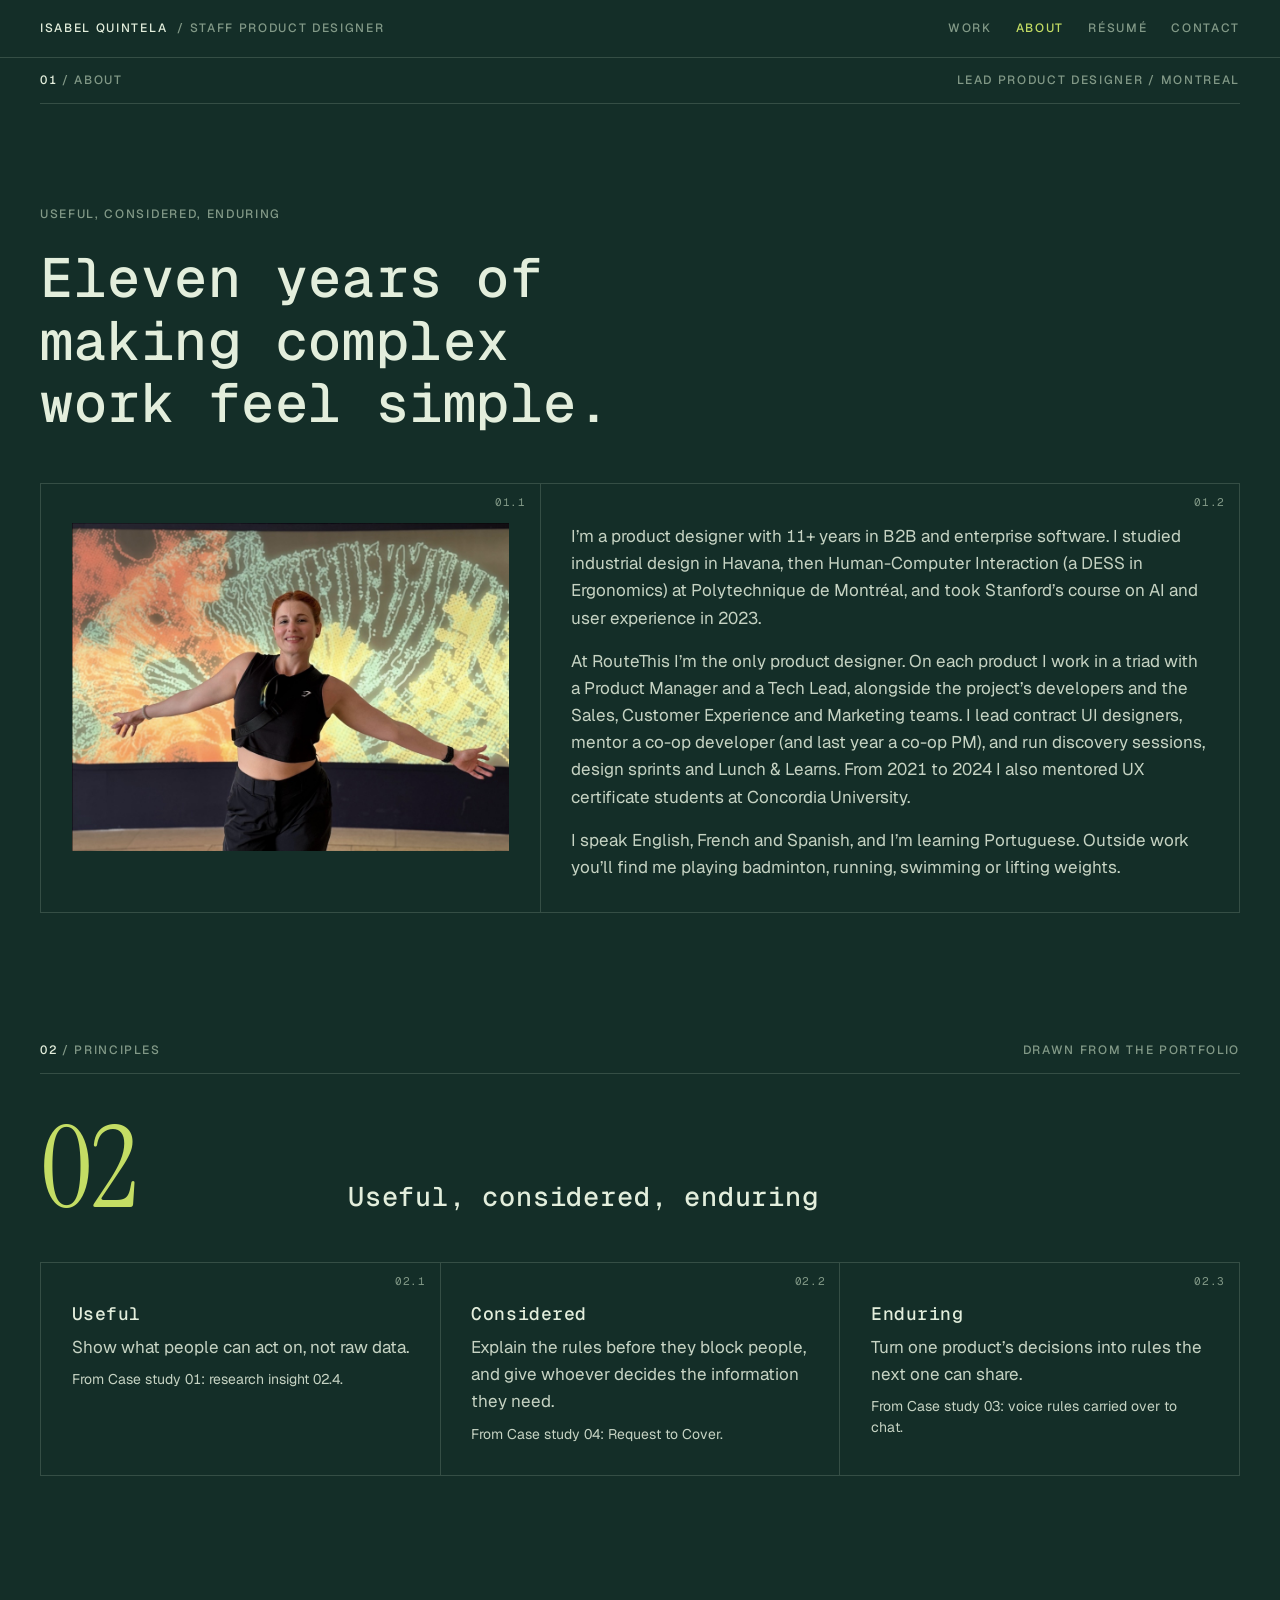
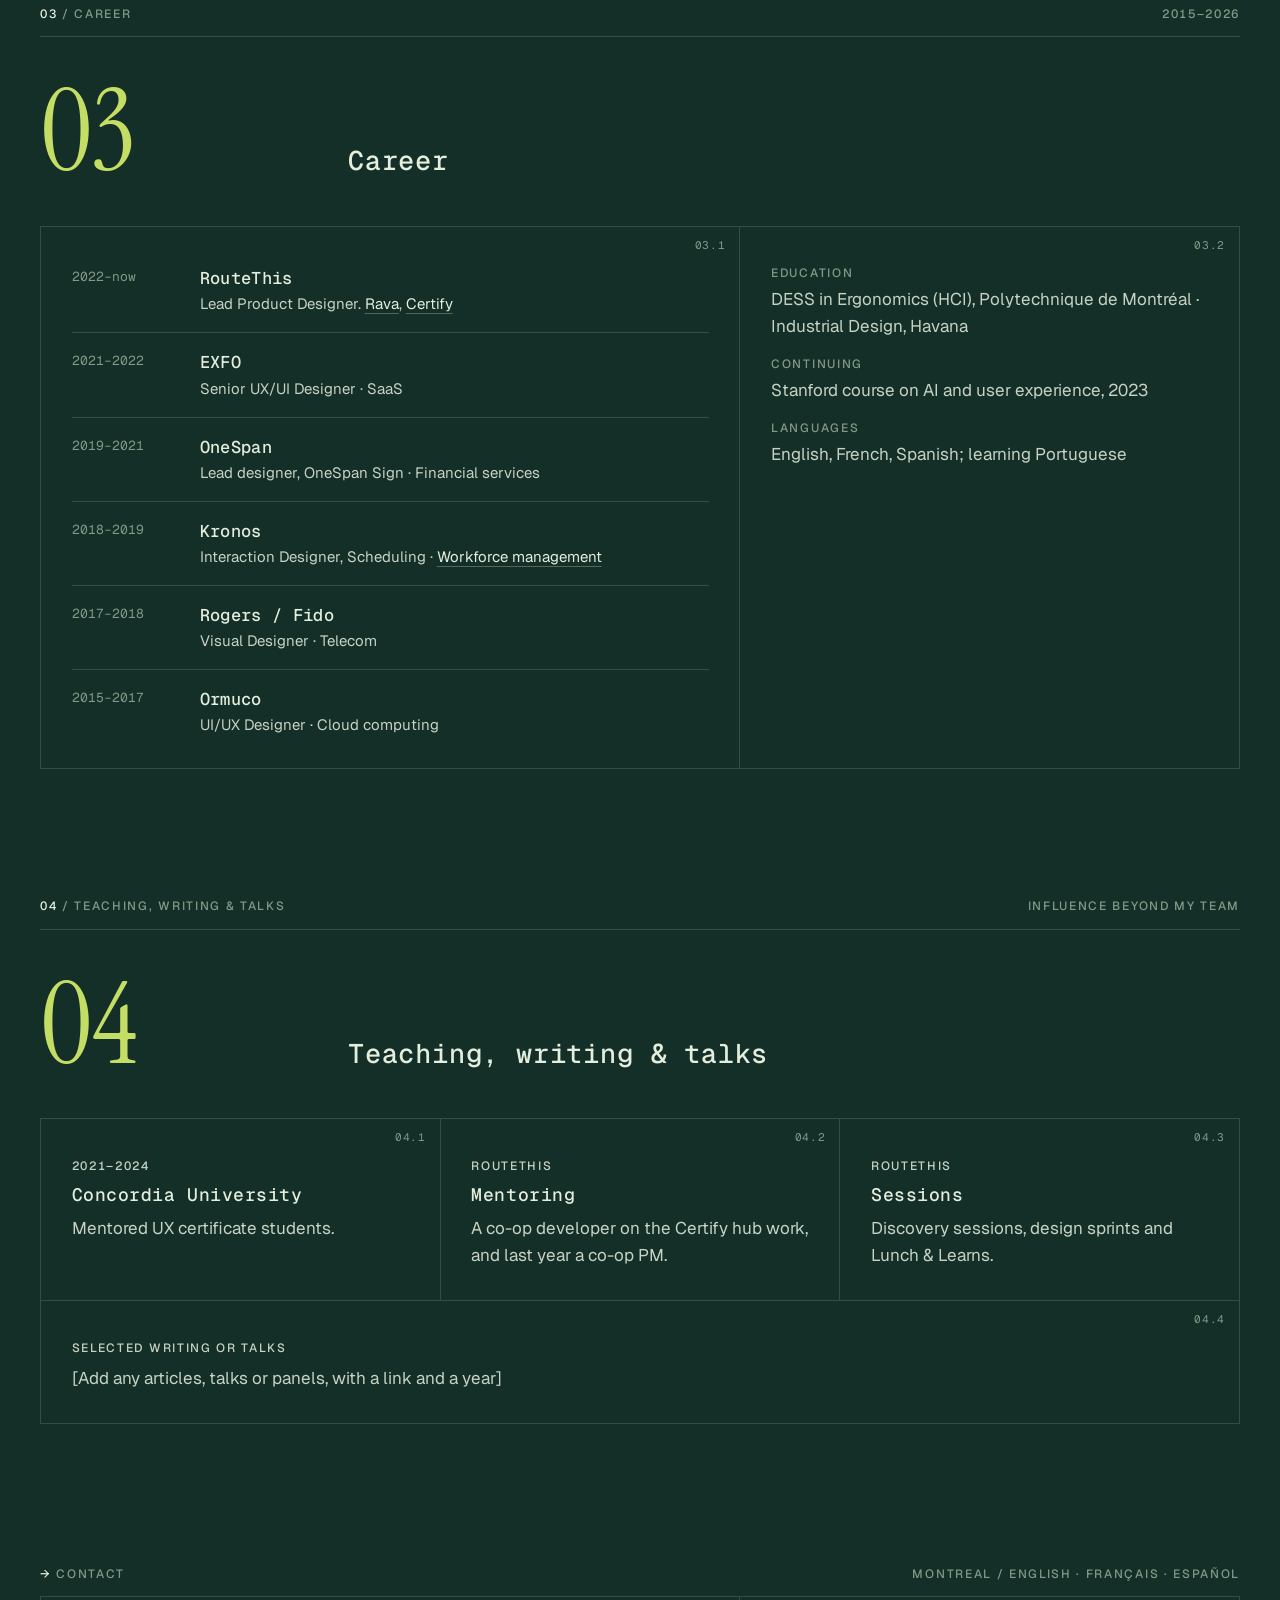
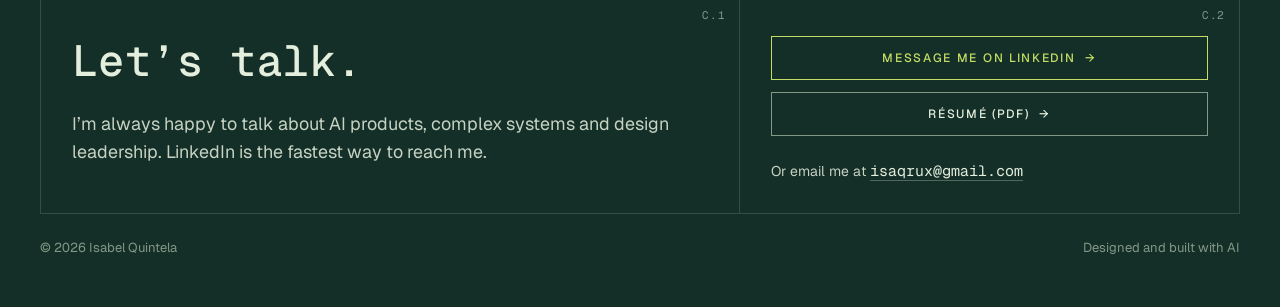
==== commit ca84aa1a: "Retitle the brand and number the work as case studies - Header brand reads "Isabel Quintela / Staff " ====
--- a/about.html
+++ b/about.html
@@ -14,7 +14,7 @@
 <a class="skip" href="#main">Skip to content</a>
 <header class="site-header">
   <div class="wrap">
-    <a class="brand" href="index.html">Isabel Quintela <span>/ Field notes</span></a>
+    <a class="brand" href="index.html">Isabel Quintela <span>/ Staff Product Designer</span></a>
     <nav class="nav" aria-label="Main">
       <a href="index.html#work">Work</a>
       <a href="about.html" aria-current="page">About</a>
@@ -52,7 +52,7 @@
   </section>
 
   <section class="section" id="principles" aria-labelledby="principles-title">
-    <div class="labelbar"><span><b>02</b> / Principles</span><span>Drawn from the field notes</span></div>
+    <div class="labelbar"><span><b>02</b> / Principles</span><span>Drawn from the portfolio</span></div>
     <div class="sec-head">
       <span class="numeral" data-count="2">02</span>
       <div class="stack"><h2 class="h2" id="principles-title">Useful, considered, enduring</h2></div>
@@ -63,7 +63,7 @@
         <div class="stack-sm">
           <h3 class="h3">Useful</h3>
           <p>Show what people can act on, not raw data.</p>
-          <p class="small">From field note 01: research insight 02.4.</p>
+          <p class="small">From Case study 01: research insight 02.4.</p>
         </div>
       </div>
       <div class="cell span-4">
@@ -71,7 +71,7 @@
         <div class="stack-sm">
           <h3 class="h3">Considered</h3>
           <p>Explain the rules before they block people, and give whoever decides the information they need.</p>
-          <p class="small">From field note 04: Request to Cover.</p>
+          <p class="small">From Case study 04: Request to Cover.</p>
         </div>
       </div>
       <div class="cell span-4">
@@ -79,7 +79,7 @@
         <div class="stack-sm">
           <h3 class="h3">Enduring</h3>
           <p>Turn one product’s decisions into rules the next one can share.</p>
-          <p class="small">From field note 03: voice rules carried over to chat.</p>
+          <p class="small">From Case study 03: voice rules carried over to chat.</p>
         </div>
       </div>
     </div>
--- a/site.css
+++ b/site.css
@@ -1,4 +1,4 @@
-/* Field notes. Layout: a strict 12-column grid drawn as ruled panels. Cells share 1px sage hairlines,
+/* Portfolio. Layout: a strict 12-column grid drawn as ruled panels. Cells share 1px sage hairlines,
    every section is numbered (01, 02…) and every cell carries a sub-index (03.2) in its top-right corner.
    Dark-first by design: one forest ground, pale green-white text, sage for structure, lime used sparingly. */
 :root {
@@ -175,7 +175,7 @@
   display: flex; flex-wrap: wrap; align-items: center; justify-content: space-between;
   gap: 0 var(--s5); min-height: var(--header-h);
 }
-.brand { display: inline-flex; align-items: center; gap: 10px; min-height: 44px; color: var(--ink); text-decoration: none; }
+.brand { display: inline-flex; flex-wrap: wrap; align-items: center; align-content: center; gap: 0 10px; min-height: 44px; color: var(--ink); text-decoration: none; }
 .brand span { color: var(--sage); }
 .nav { display: flex; flex-wrap: wrap; gap: 0 var(--s5); }
 .nav a {
